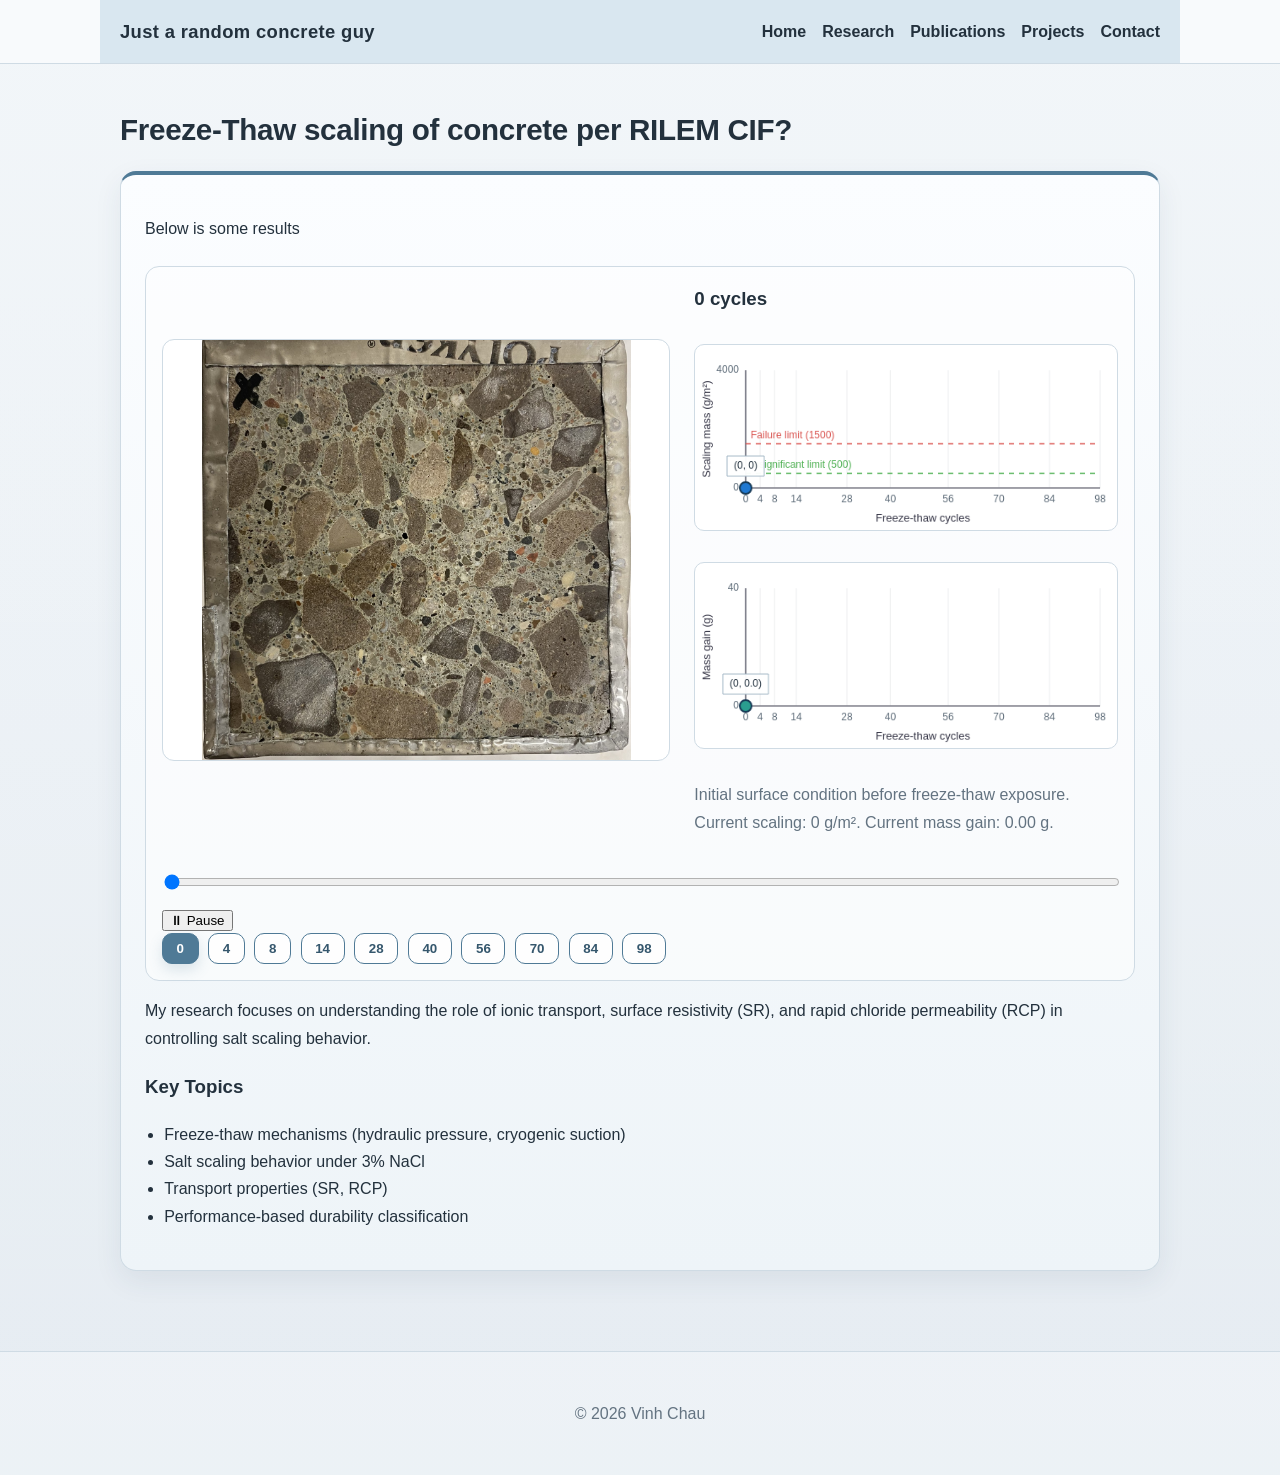
==== concrete-durability.html @ bb457bc1 "Update concrete-durability.html" ====
<!DOCTYPE html>
<html lang="en">
<head>
  <meta charset="UTF-8" />
  <meta name="viewport" content="width=device-width, initial-scale=1.0"/>
  <title>Concrete Durability</title>
  <link rel="stylesheet" href="style.css">
</head>
<body>

<header>
  <nav class="nav">
    <div class="brand">Just a random concrete guy</div>
    <div class="nav-links">
      <a href="index.html">Home</a>
      <a href="index.html#research">Research</a>
      <a href="index.html#publications">Publications</a>
      <a href="index.html#projects">Projects</a>
      <a href="index.html#contact">Contact</a>
    </div>
  </nav>
</header>

<main>
  <section class="reveal">
    <h2 class="section-title">Freeze-Thaw scaling of concrete per RILEM CIF?</h2>

   <div class="card">
   <p>
   Below is some results
   </p>

<div class="scaling-viewer">
  <div class="scaling-top">
    <div class="scaling-image-wrap">
      <img
        id="cycleImage"
        src="images/cycle0.jpg"
        alt="Concrete surface at 0 cycles"
        class="scaling-image"
      >
    </div>

    <div class="scaling-plot-panel">
      <h3 id="cycleLabel">0 cycles</h3>
      <canvas id="scalingChart" width="500" height="220"></canvas>
      <canvas id="massGainChart" width="500" height="220"></canvas>
      <p id="cycleDescription" class="muted">
        Initial surface condition before freeze-thaw exposure.
      </p>
    </div>
  </div>

  <div class="cycle-controls">
    <input
      type="range"
      id="cycleSlider"
      min="0"
      max="9"
      step="1"
      value="0"
    >
  <div class="autoplay-controls">
  <button id="playPauseBtn">⏸ Pause</button>
  </div>
    <div class="cycle-marks">
      <button class="cycle-btn active" data-index="0">0</button>
      <button class="cycle-btn" data-index="1">4</button>
      <button class="cycle-btn" data-index="2">8</button>
      <button class="cycle-btn" data-index="3">14</button>
      <button class="cycle-btn" data-index="4">28</button>
      <button class="cycle-btn" data-index="5">40</button>
      <button class="cycle-btn" data-index="6">56</button>
      <button class="cycle-btn" data-index="7">70</button>
      <button class="cycle-btn" data-index="8">84</button>
      <button class="cycle-btn" data-index="9">98</button>
    </div>
  </div>
</div>
   
     <p>
    My research focuses on understanding the role of ionic transport, surface resistivity (SR), 
    and rapid chloride permeability (RCP) in controlling salt scaling behavior.
   </p>

   <h3>Key Topics</h3>
  <ul>
    <li>Freeze-thaw mechanisms (hydraulic pressure, cryogenic suction)</li>
    <li>Salt scaling behavior under 3% NaCl</li>
    <li>Transport properties (SR, RCP)</li>
    <li>Performance-based durability classification</li>
  </ul>
</div>
  </section>
</main>

<footer>
  <p>© 2026 Vinh Chau</p>
</footer>
<script src="script.js"></script>
</body>
</html>
---- style.css ----
/* Michigan Winter / Freeze-Thaw Research Website CSS */

:root {
  --bg: #eef3f7;
  --bg-2: #e4ebf1;
  --surface: #f9fbfc;
  --surface-2: #edf3f7;
  --text: #23313d;
  --muted: #637381;
  --accent: #4f7a96;
  --accent-dark: #35576d;
  --accent-soft: #d9e7f0;
  --border: #cfdbe4;
  --shadow: 0 10px 28px rgba(39, 62, 84, 0.08);
  --radius: 16px;
  --max-width: 1080px;
}

* {
  box-sizing: border-box;
}

html {
  scroll-behavior: smooth;
}

body {
  margin: 0;
  font-family: "Inter", "Segoe UI", Arial, sans-serif;
  line-height: 1.7;
  color: var(--text);
  background:
    linear-gradient(to bottom, rgba(255,255,255,0.25), rgba(255,255,255,0.05)),
    linear-gradient(to bottom, var(--bg), var(--bg-2));
}

img {
  max-width: 100%;
  display: block;
}

a {
  color: var(--accent-dark);
  text-decoration: none;
}

a:hover {
  text-decoration: underline;
}

header {
  position: sticky;
  top: 0;
  z-index: 100;
  background: rgba(249, 251, 252, 0.88);
  backdrop-filter: blur(10px);
  border-bottom: 1px solid var(--border);
}

.nav {
  max-width: var(--max-width);
  margin: 0 auto;
  padding: 1rem 1.25rem;
  display: flex;
  justify-content: space-between;
  align-items: center;
  gap: 1rem;
  flex-wrap: wrap;
  background: var(--accent-soft);
}

.brand {
  font-size: 1.15rem;
  font-weight: 800;
  letter-spacing: 0.02em;
  color: var(--text);
}

.nav-links {
  display: flex;
  gap: 1rem;
  flex-wrap: wrap;
}

.nav-links a {
  color: var(--text);
  font-weight: 600;
  transition: color 0.2s ease;
}

.nav-links a:hover {
  color: var(--accent-dark);
  text-decoration: none;
}

.hero {
  max-width: var(--max-width);
  margin: 0 auto;
  padding: 5.5rem 1.25rem 3rem;
  display: grid;
  grid-template-columns: 1.3fr 0.9fr;
  gap: 2rem;
  align-items: center;
}

.hero-text h1 {
  font-size: 3rem;
  margin-bottom: 1rem;
  line-height: 1.12;
  color: var(--text);
  letter-spacing: -0.02em;
}

.hero-text p {
  color: var(--muted);
  font-size: 1.05rem;
  max-width: 62ch;
}

.hero-card {
  background: linear-gradient(145deg, #fbfdff, #eaf1f6);
  border: 1px solid var(--border);
  border-radius: var(--radius);
  box-shadow: var(--shadow);
  padding: 2rem;
  text-align: center;
  position: relative;
  overflow: hidden;

  max-width: 800px;   /* 👈 control width here */
  margin: 0 auto;     /* 👈 center it */
}

.hero-card::before {
  content: "";
  position: absolute;
  inset: 0;
  background: linear-gradient(135deg, rgba(255,255,255,0.35), rgba(79,122,150,0.04));
  pointer-events: none;
}

.profile-photo {
  width: 185px;
  height: 185px;
  border-radius: 50%;
  object-fit: cover;
  margin: 0 auto 1rem;
  border: 4px solid var(--accent-soft);
  box-shadow: 0 6px 18px rgba(53, 87, 109, 0.14);
  position: relative;
  z-index: 1;
}

.hero-card h2,
.hero-card p,
.hero-card a {
  position: relative;
  z-index: 1;
}

.hero-card h2 {
  margin-bottom: 0.35rem;
}

.hero-card p {
  color: var(--muted);
}

.button-group {
  margin-top: 1.25rem;
  display: flex;
  gap: 0.8rem;
  flex-wrap: wrap;
}

.btn {
  display: inline-block;
  padding: 0.78rem 1.15rem;
  border-radius: 10px;
  border: 1px solid var(--accent);
  font-weight: 700;
  transition: all 0.2s ease;
}

.btn-primary {
  background: var(--accent);
  color: white;
  box-shadow: 0 6px 14px rgba(79, 122, 150, 0.18);
}

.btn-primary:hover {
  background: var(--accent-dark);
  text-decoration: none;
  transform: translateY(-1px);
}

.btn-secondary {
  background: rgba(255,255,255,0.75);
  color: var(--accent-dark);
}

.btn-secondary:hover {
  background: var(--accent-soft);
  text-decoration: none;
  transform: translateY(-1px);
}

section {
  max-width: var(--max-width);
  margin: 0 auto;
  padding: 1rem 1.25rem 2rem;
}

.section-title {
  font-size: 1.85rem;
  margin-bottom: 1rem;
  color: var(--text);
  letter-spacing: -0.01em;
}

.card {
  display: block;             
  text-decoration: none;     
  color: inherit;
  background: linear-gradient(180deg, #fbfdff, #eef4f8);
  border: 1px solid var(--border);
  border-top: 4px solid var(--accent);
  border-radius: var(--radius);
  padding: 1.5rem;
  box-shadow: var(--shadow);
  margin-bottom: 1rem;
  transition: transform 0.2s ease, box-shadow 0.2s ease;
}

.card:hover {
  transform: translateY(-2px);
  box-shadow: 0 14px 32px rgba(39, 62, 84, 0.12);
}

.grid-2 {
  display: grid;
  grid-template-columns: 1fr 1fr;
  gap: 1rem;
}

.item-title {
  font-size: 1.1rem;
  font-weight: 800;
  margin-bottom: 0.4rem;
  color: var(--text);
}

.muted {
  color: var(--muted);
}

ul {
  padding-left: 1.2rem;
}

footer {
  text-align: center;
  padding: 2rem;
  color: var(--muted);
  border-top: 1px solid var(--border);
  margin-top: 2rem;
  background: rgba(255,255,255,0.28);
}

/* Scroll Reveal Animation */
.reveal {
  opacity: 0;
  transform: translateY(24px);
  transition: opacity 0.7s ease, transform 0.7s ease;
}

.reveal.active {
  opacity: 1;
  transform: translateY(0);
}

/* =========================
   HERO TEXT (ALWAYS APPLY)
========================= */
.hero-text h1 {
  color: #000;
  font-weight: 800;
}

.hero-text p {
  color: #000;
  font-weight: 700;
}


/* =========================
   HERO BACKGROUND
========================= */
.hero-bg {
  position: relative;
  background: url("winter.jpg") center 70% / cover no-repeat;
  border-radius: 0 0 24px 24px;
  overflow: hidden;
  min-height: 520px;
}


/* =========================
   OVERLAY (LIGHT for readability)
========================= */
.hero-bg::before {
  content: "";
  position: absolute;
  inset: 0;
  background: rgba(255, 255, 255, 0.35); /* light overlay */
}


/* =========================
   KEEP TEXT ABOVE OVERLAY
========================= */
.hero-bg > * {
  position: relative;
  z-index: 1;
}


/* =========================
   HERO LAYOUT (OPTIONAL BUT RECOMMENDED)
========================= */
.hero {
  display: grid;
  grid-template-columns: 1fr 1fr;
  align-items: center;
  padding: 4rem 2rem;
}


/* =========================
   RESPONSIVE DESIGN
========================= */
@media (max-width: 860px) {
  .hero {
    grid-template-columns: 1fr;
    padding-top: 3.2rem;
  }

  .grid-2 {
    grid-template-columns: 1fr;
  }
}
/* =========================
   SCALING VIEWER
========================= */
.scaling-viewer {
  margin-top: 1.5rem;
  padding: 1rem;
  background: rgba(255,255,255,0.55);
  border: 1px solid var(--border);
  border-radius: 14px;
}

.scaling-top {
  display: grid;
  grid-template-columns: 1.2fr 1fr;
  gap: 1.5rem;
  align-items: start;
  margin-bottom: 1.2rem;
}

.scaling-image-wrap {
  width: 100%;
  min-height: 420px;
  border-radius: 12px;
  overflow: hidden;
  border: 1px solid var(--border);
  background: #fff;
  display: flex;
  justify-content: center;
  align-items: center;
  margin-top: 3.5rem;
}

.scaling-image {
  max-width: 100%;
  max-height: 420px;
  width: auto;
  height: auto;
  object-fit: contain;
  display: block;
  margin: 0 auto;
  background: #fff;
  transition: opacity 0.25s ease;
}

.scaling-plot-panel {
  display: flex;
  flex-direction: column;
  gap: 1rem;
}

.scaling-plot-panel h3 {
  margin-top: 0;
  margin-bottom: 0.8rem;
}

#scalingChart {
  width: 100%;
  max-width: 100%;
  height: auto;
  display: block;
  background: #fff;
  border: 1px solid var(--border);
  border-radius: 10px;
  margin-bottom: 0.9rem;
}
#massGainChart {
  width: 100%;
  max-width: 100%;
  height: auto;
  display: block;
  background: #fff;
  border: 1px solid var(--border);
  border-radius: 10px;
}

.cycle-controls {
  margin-top: 1rem;
}

#cycleSlider {
  width: 100%;
  margin-bottom: 1rem;
  cursor: pointer;
}

.cycle-marks {
  display: flex;
  flex-wrap: wrap;
  gap: 0.6rem;
}

.cycle-btn {
  padding: 0.45rem 0.85rem;
  border: 1px solid var(--accent);
  border-radius: 10px;
  background: rgba(255,255,255,0.85);
  color: var(--accent-dark);
  font-weight: 700;
  cursor: pointer;
  transition: all 0.2s ease;
}

.cycle-btn:hover {
  background: var(--accent-soft);
  transform: translateY(-1px);
}

.cycle-btn.active {
  background: var(--accent);
  color: white;
  box-shadow: 0 6px 14px rgba(79, 122, 150, 0.18);
}

@media (max-width: 900px) {
  .scaling-top {
    grid-template-columns: 1fr;
  }

  .scaling-image-wrap,
  .scaling-plot-panel {
    min-height: auto;
  }

  .scaling-image {
    max-height: 360px;
  }
}
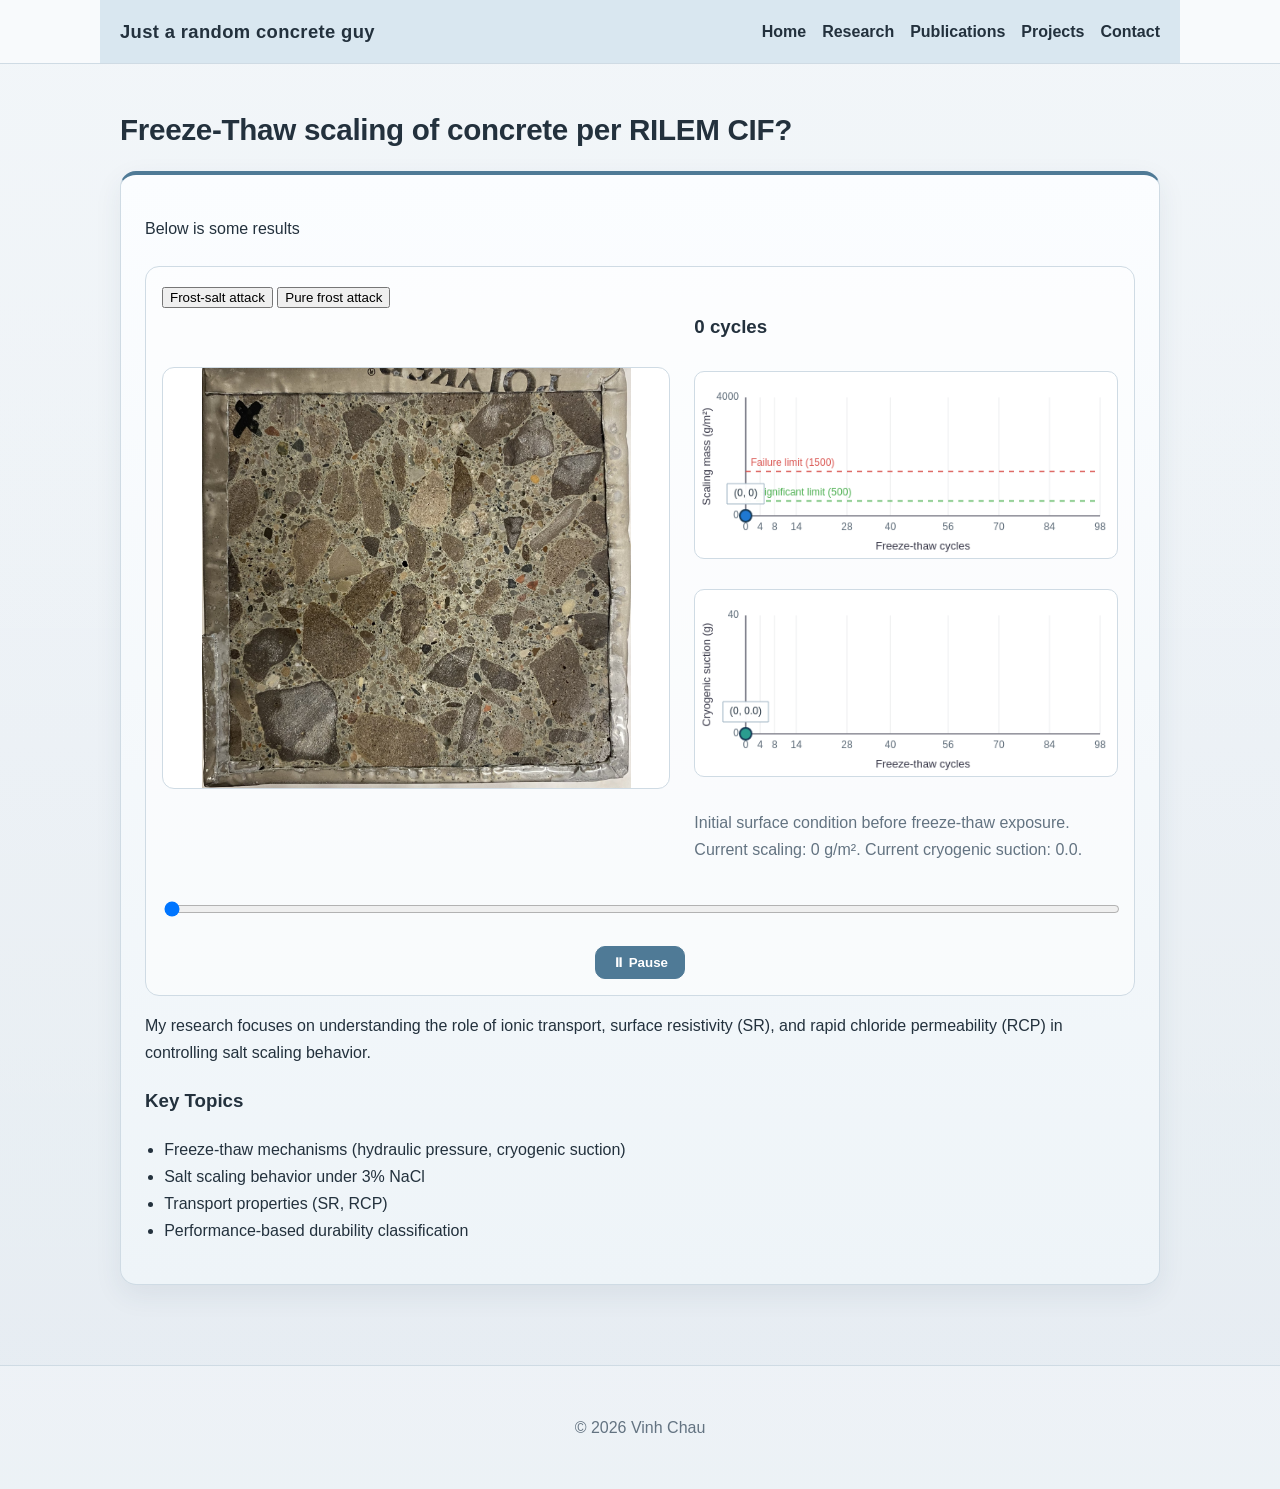
==== commit 9404eed4: "Add attack tabs for frost-salt and pure frost" ====
--- a/concrete-durability.html
+++ b/concrete-durability.html
@@ -31,6 +31,10 @@
    </p>
 
 <div class="scaling-viewer">
+  <div class="attack-tabs">
+  <button id="frostSaltTab" class="attack-tab active">Frost-salt attack</button>
+  <button id="pureFrostTab" class="attack-tab">Pure frost attack</button>
+</div>
   <div class="scaling-top">
     <div class="scaling-image-wrap">
       <img
--- a/style.css
+++ b/style.css
@@ -461,7 +461,27 @@
   color: white;
   box-shadow: 0 6px 14px rgba(79, 122, 150, 0.18);
 }
-
+.autoplay-controls {
+  margin-top: 0.8rem;
+  text-align: center;
+}
+
+#playPauseBtn {
+  padding: 0.5rem 1rem;
+  border-radius: 10px;
+  border: 1px solid var(--accent);
+  background: var(--accent);
+  color: white;
+  font-weight: 600;
+  cursor: pointer;
+}
+
+#playPauseBtn:hover {
+  opacity: 0.9;
+}
+.cycle-marks {
+  display: none;
+}
 @media (max-width: 900px) {
   .scaling-top {
     grid-template-columns: 1fr;
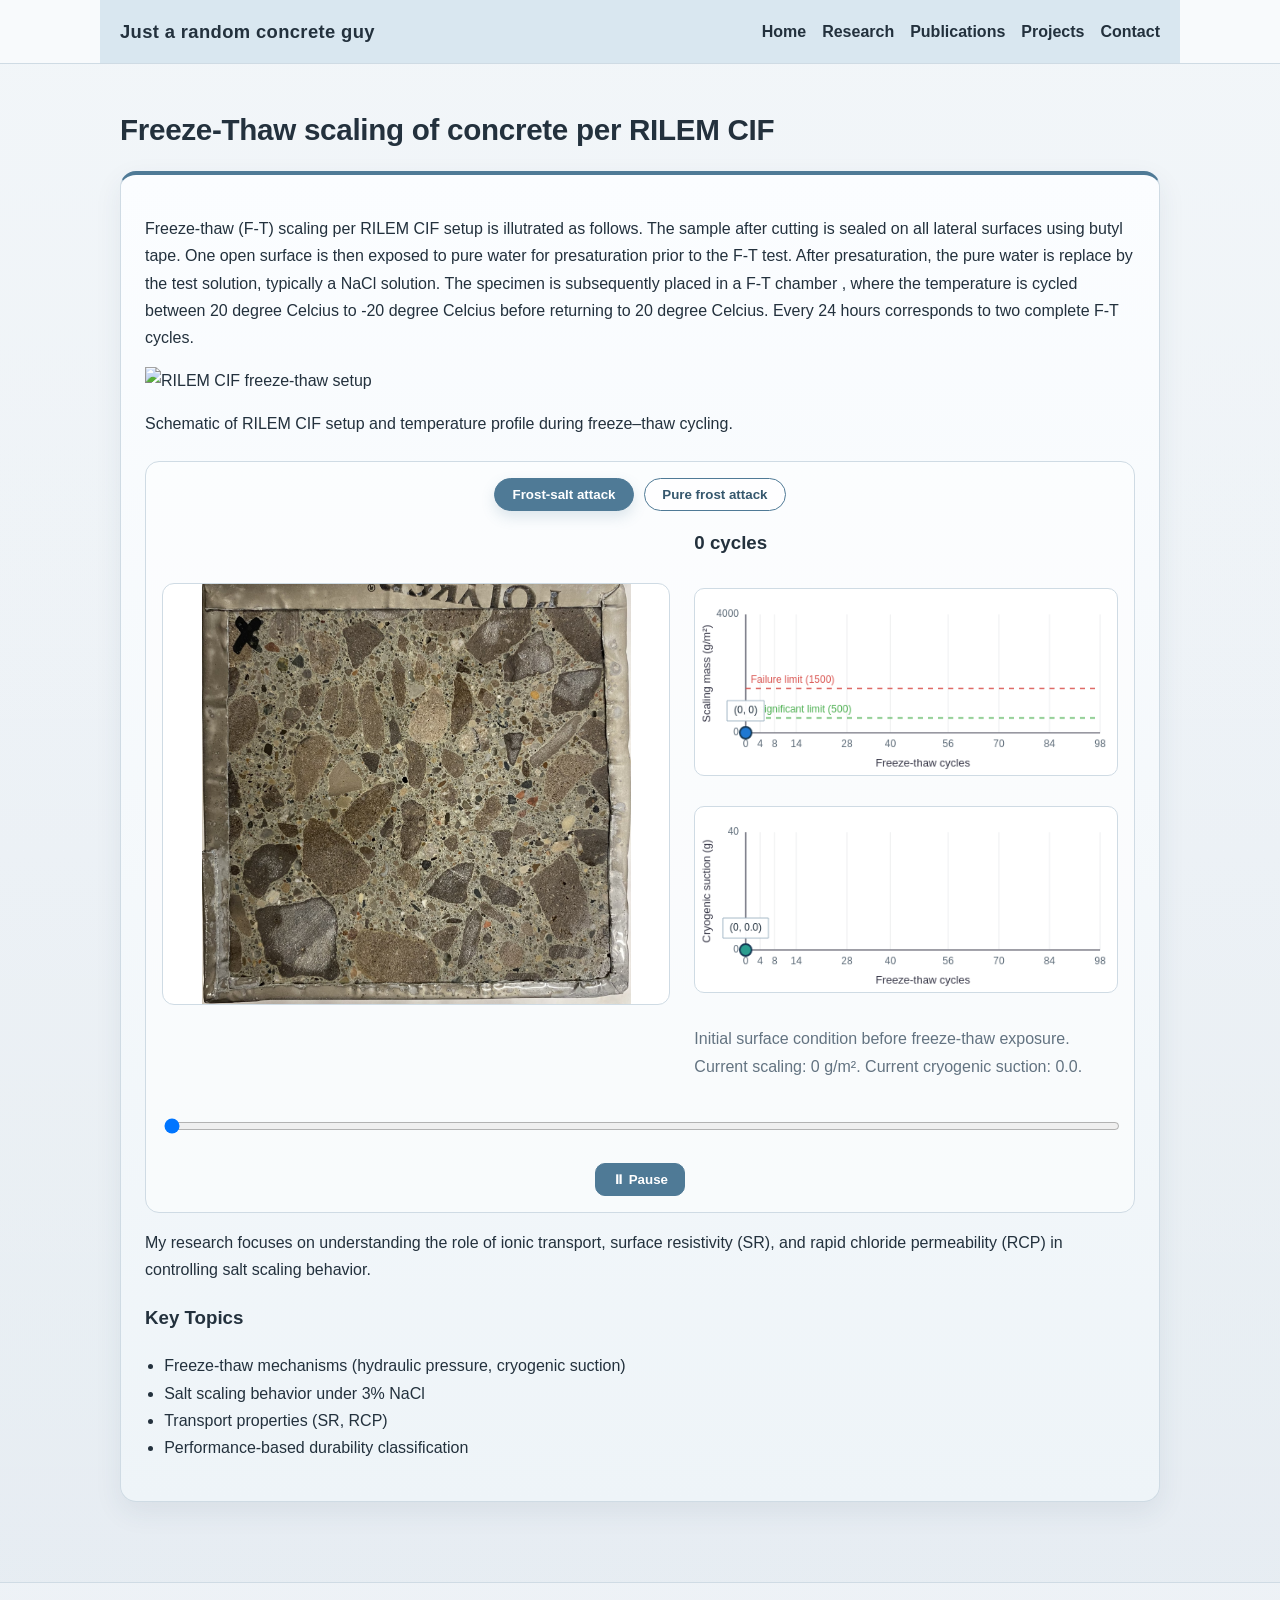
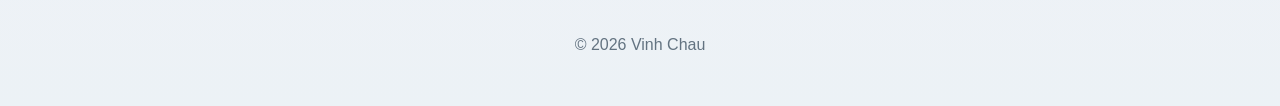
==== commit 8759c458: "Update concrete-durability.html" ====
--- a/concrete-durability.html
+++ b/concrete-durability.html
@@ -23,13 +23,21 @@
 
 <main>
   <section class="reveal">
-    <h2 class="section-title">Freeze-Thaw scaling of concrete per RILEM CIF?</h2>
+    <h2 class="section-title">Freeze-Thaw scaling of concrete per RILEM CIF</h2>
 
    <div class="card">
    <p>
-   Below is some results
+   Freeze-thaw (F-T) scaling per RILEM CIF setup is illutrated as follows. The sample after cutting is sealed on all lateral surfaces using butyl tape. One open surface is then exposed to pure water for
+     presaturation prior to the F-T test. After presaturation, the pure water is replace by the test solution, typically a NaCl solution. The specimen is subsequently placed in a F-T chamber 
+     , where the temperature is cycled between 20 degree Celcius to -20 degree Celcius before returning to 20 degree Celcius. Every 24 hours corresponds to two complete F-T cycles.
    </p>
-
+<!-- INSERT IMAGE HERE -->
+  <div class="figure">
+    <img src="images/rilem_cif_setup.png" alt="RILEM CIF freeze-thaw setup" class="figure-img">
+    <p class="figure-caption">
+      Schematic of RILEM CIF setup and temperature profile during freeze–thaw cycling.
+    </p>
+  </div>
 <div class="scaling-viewer">
   <div class="attack-tabs">
   <button id="frostSaltTab" class="attack-tab active">Frost-salt attack</button>
--- a/style.css
+++ b/style.css
@@ -482,6 +482,37 @@
 .cycle-marks {
   display: none;
 }
+/* =========================
+   ATTACK MODE TABS
+========================= */
+.attack-tabs {
+  display: flex;
+  gap: 0.6rem;
+  margin-bottom: 1rem;
+  justify-content: center;
+}
+
+.attack-tab {
+  padding: 0.5rem 1.1rem;
+  border-radius: 999px;
+  border: 1px solid var(--accent);
+  background: rgba(255,255,255,0.8);
+  color: var(--accent-dark);
+  font-weight: 700;
+  cursor: pointer;
+  transition: all 0.2s ease;
+}
+
+.attack-tab:hover {
+  background: var(--accent-soft);
+  transform: translateY(-1px);
+}
+
+.attack-tab.active {
+  background: var(--accent);
+  color: white;
+  box-shadow: 0 6px 14px rgba(79, 122, 150, 0.18);
+}
 @media (max-width: 900px) {
   .scaling-top {
     grid-template-columns: 1fr;
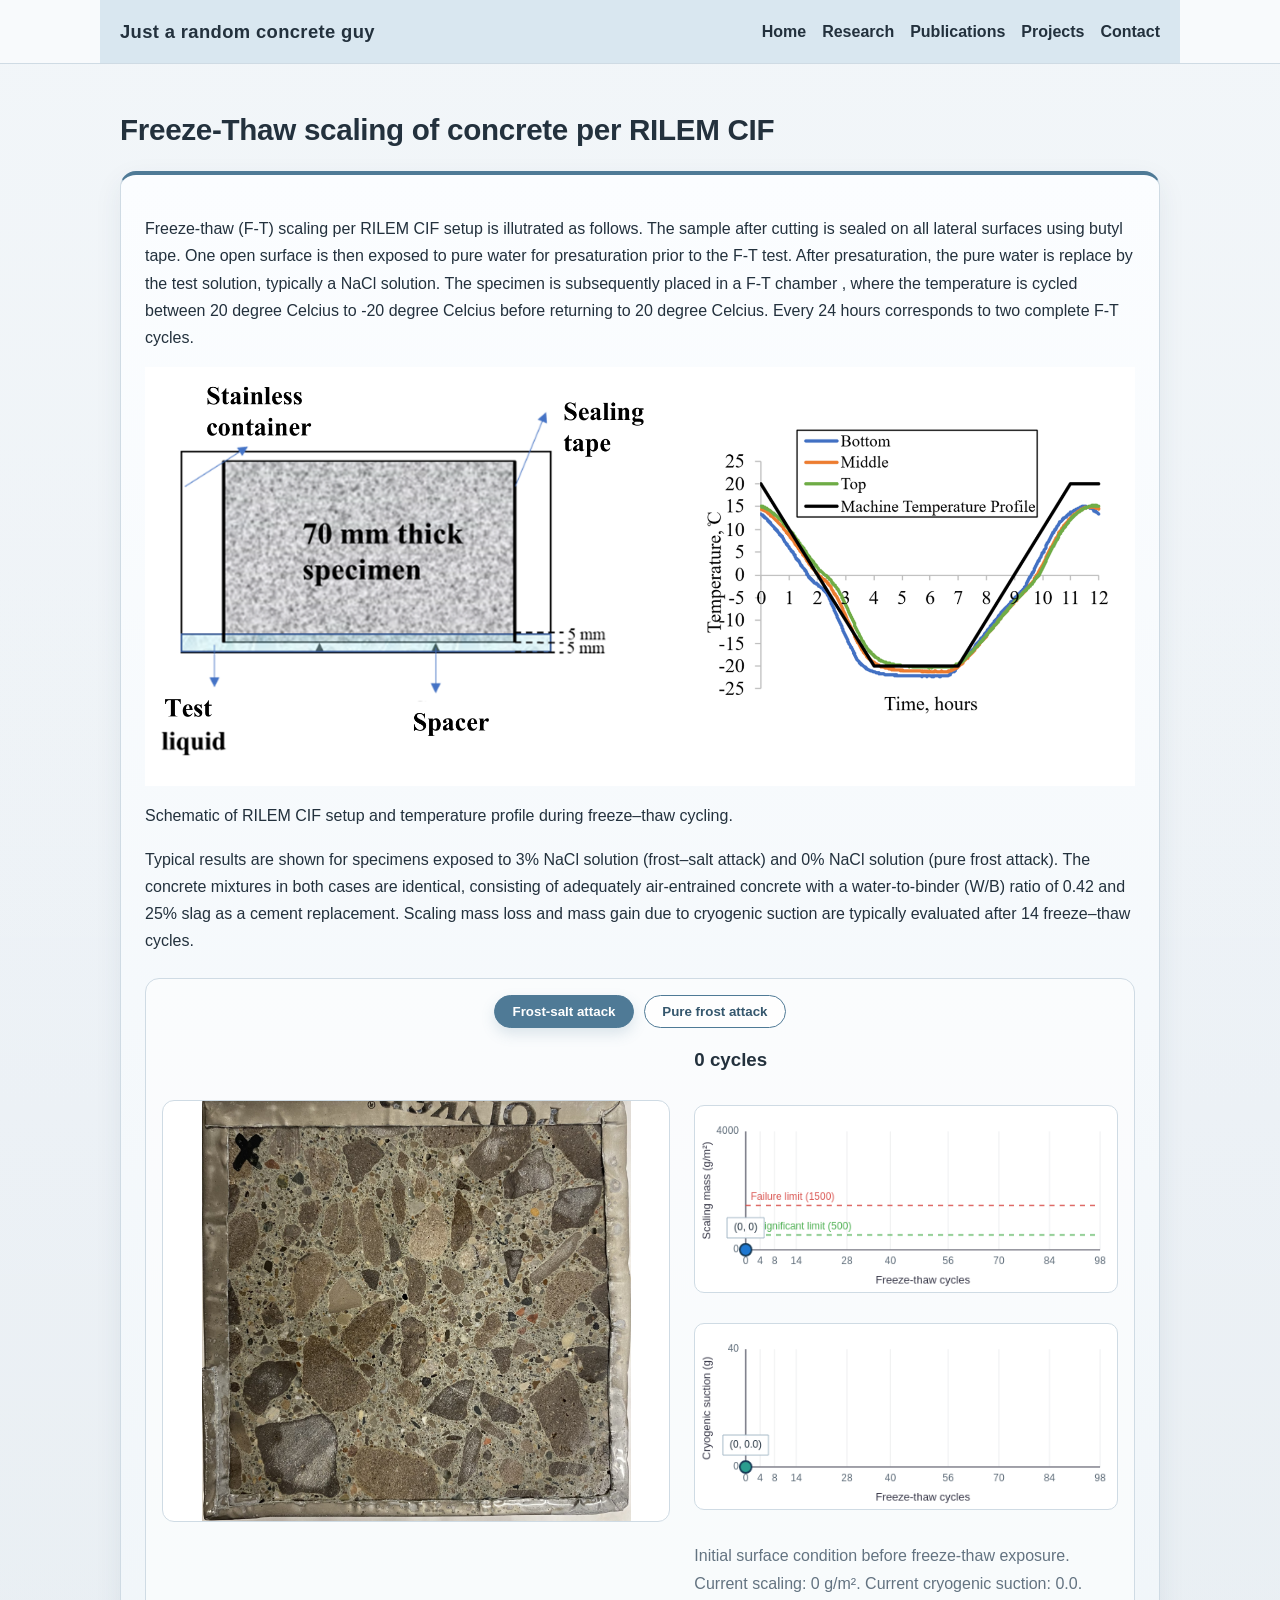
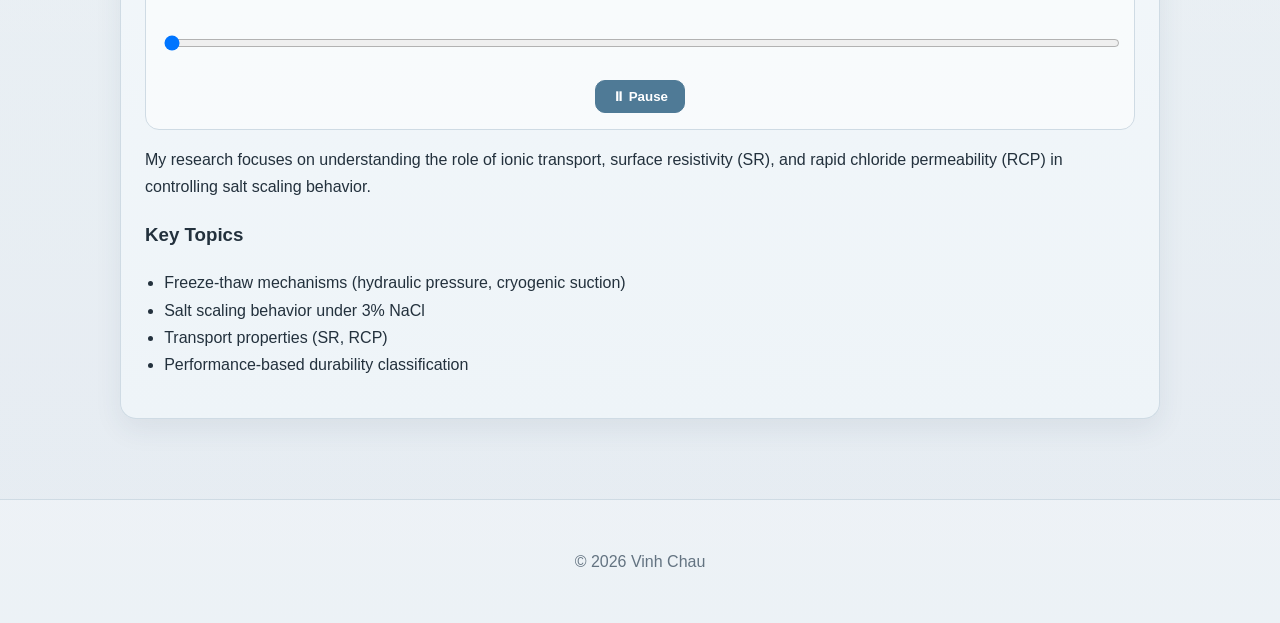
==== commit 0541be0e: "Update concrete-durability.html" ====
--- a/concrete-durability.html
+++ b/concrete-durability.html
@@ -37,6 +37,10 @@
     <p class="figure-caption">
       Schematic of RILEM CIF setup and temperature profile during freeze–thaw cycling.
     </p>
+       <p>
+      Typical results are shown for specimens exposed to 3% NaCl solution (frost–salt attack) and 0% NaCl solution (pure frost attack). The concrete mixtures in both cases are identical, consisting of adequately air-entrained concrete with a water-to-binder (W/B) ratio of 0.42 and 25% slag as a cement replacement.
+      Scaling mass loss and mass gain due to cryogenic suction are typically evaluated after 14 freeze–thaw cycles.
+   </p>
   </div>
 <div class="scaling-viewer">
   <div class="attack-tabs">
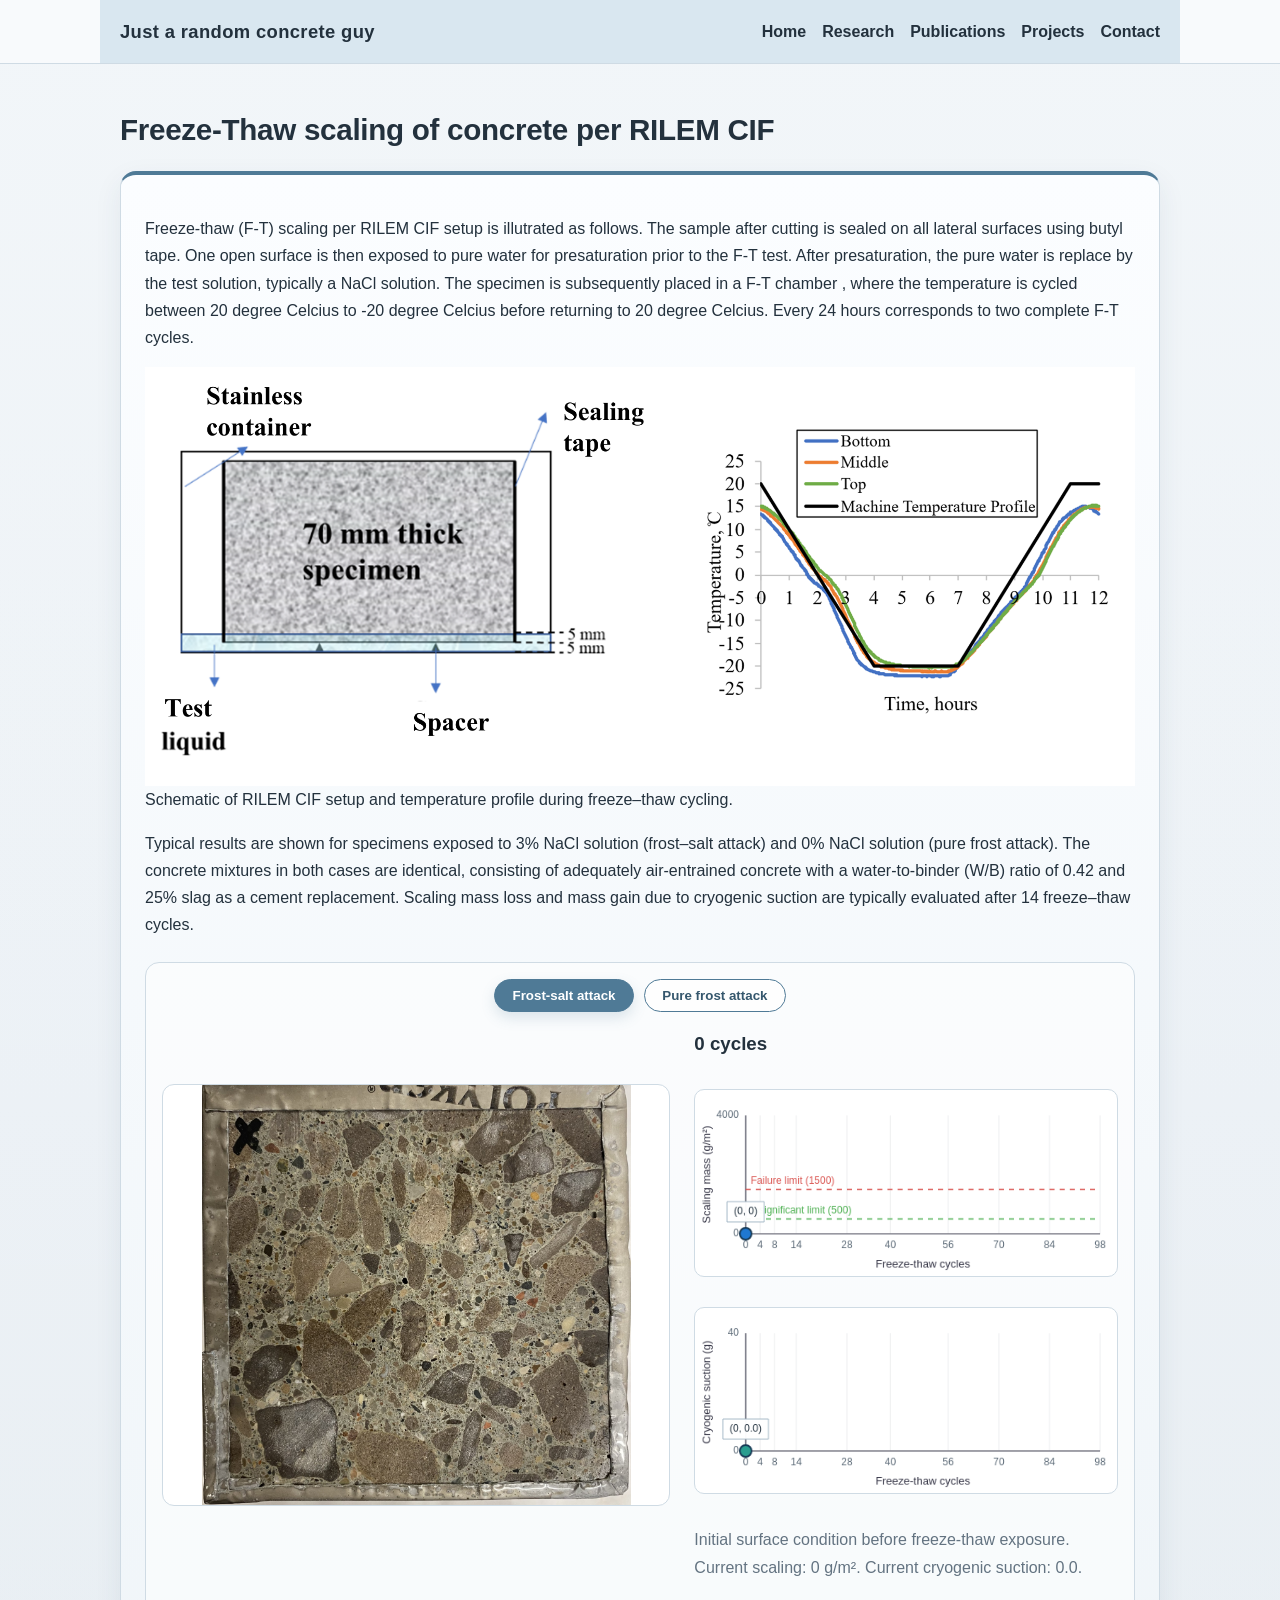
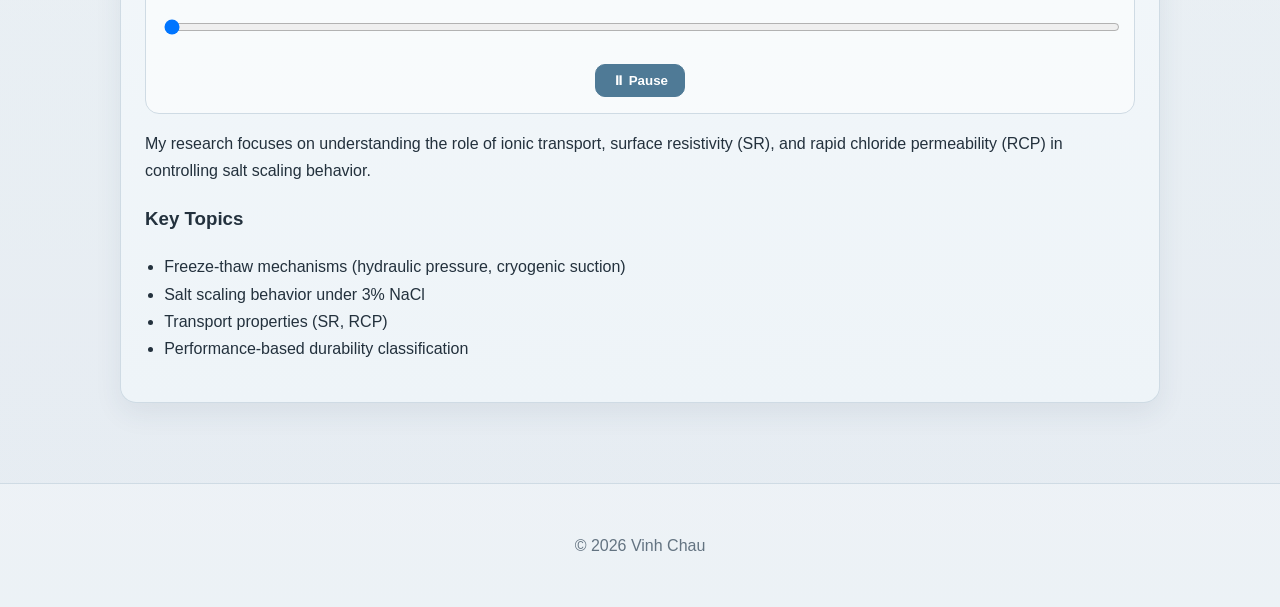
==== commit 276fce07: "Update concrete-durability.html" ====
--- a/concrete-durability.html
+++ b/concrete-durability.html
@@ -34,9 +34,9 @@
 <!-- INSERT IMAGE HERE -->
   <div class="figure">
     <img src="images/rilem_cif_setup.png" alt="RILEM CIF freeze-thaw setup" class="figure-img">
-    <p class="figure-caption">
+    <div class="figure-caption">
       Schematic of RILEM CIF setup and temperature profile during freeze–thaw cycling.
-    </p>
+    </div>
        <p>
       Typical results are shown for specimens exposed to 3% NaCl solution (frost–salt attack) and 0% NaCl solution (pure frost attack). The concrete mixtures in both cases are identical, consisting of adequately air-entrained concrete with a water-to-binder (W/B) ratio of 0.42 and 25% slag as a cement replacement.
       Scaling mass loss and mass gain due to cryogenic suction are typically evaluated after 14 freeze–thaw cycles.
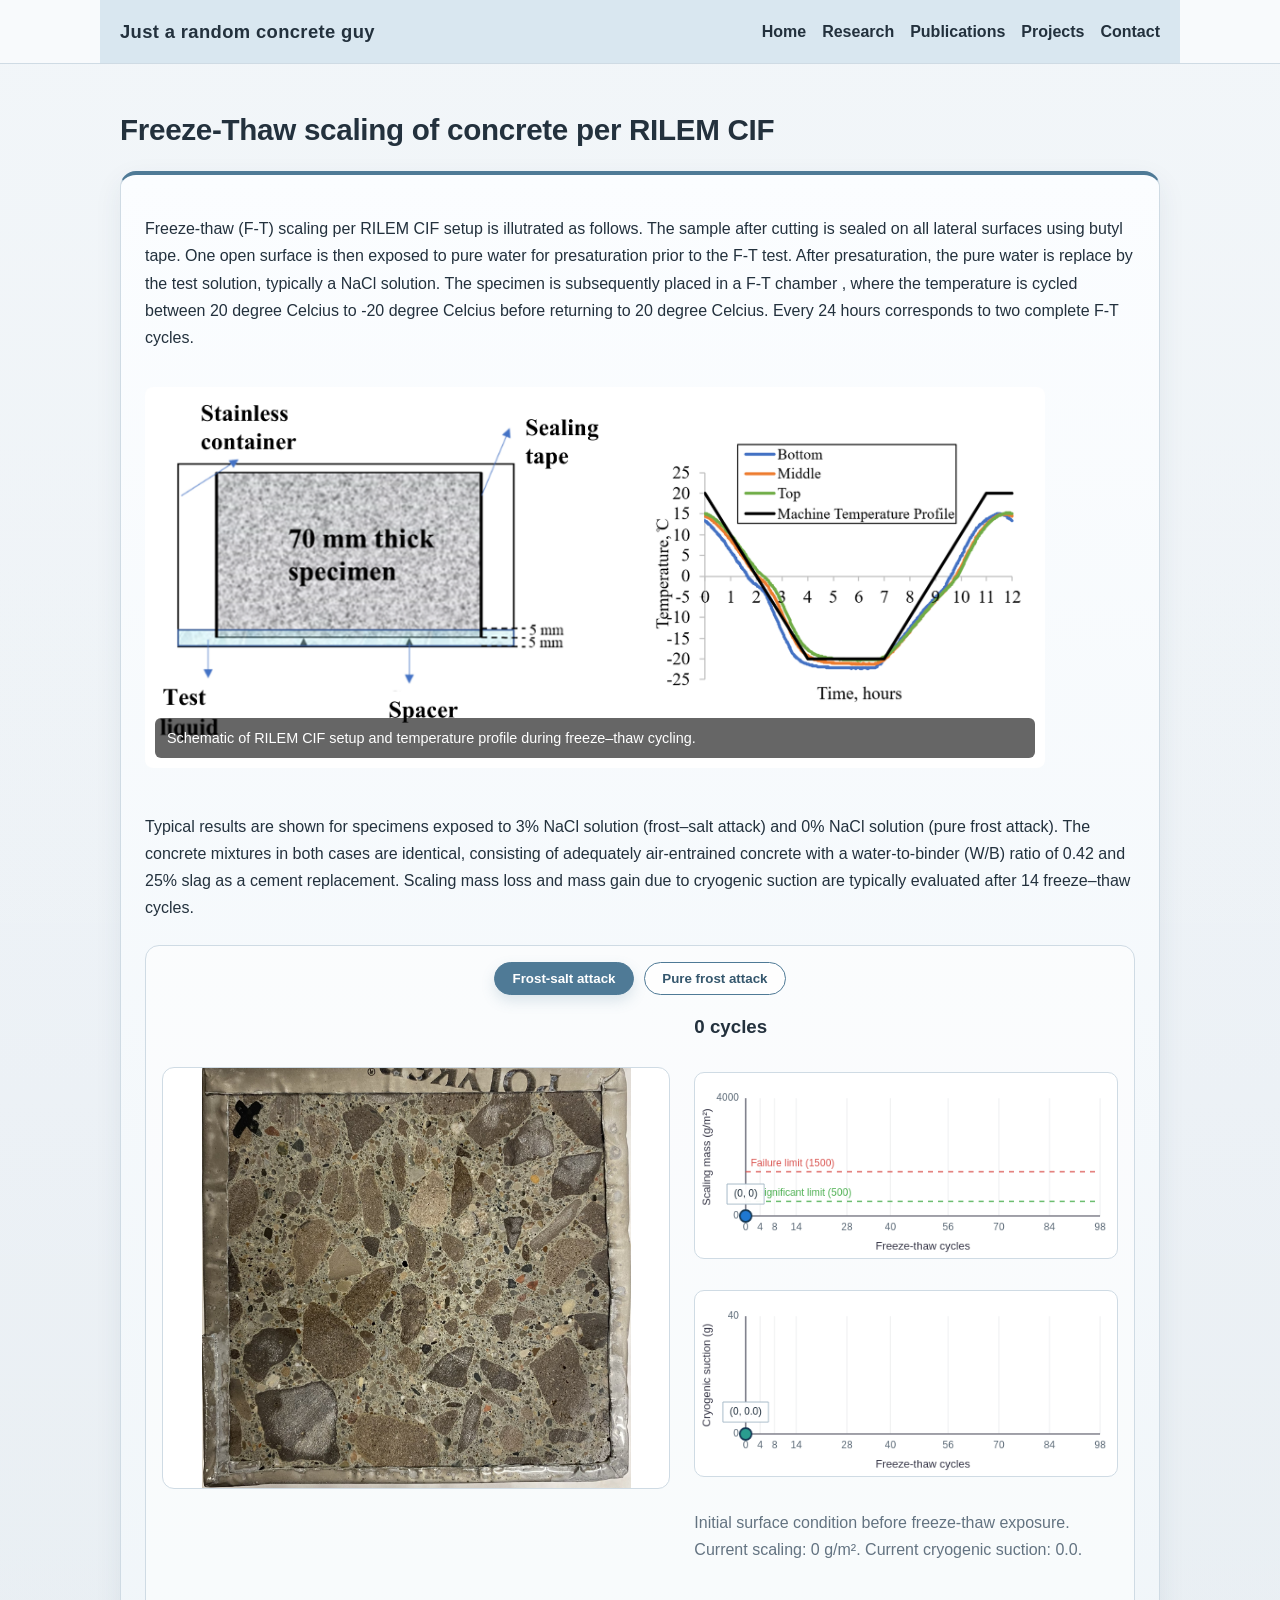
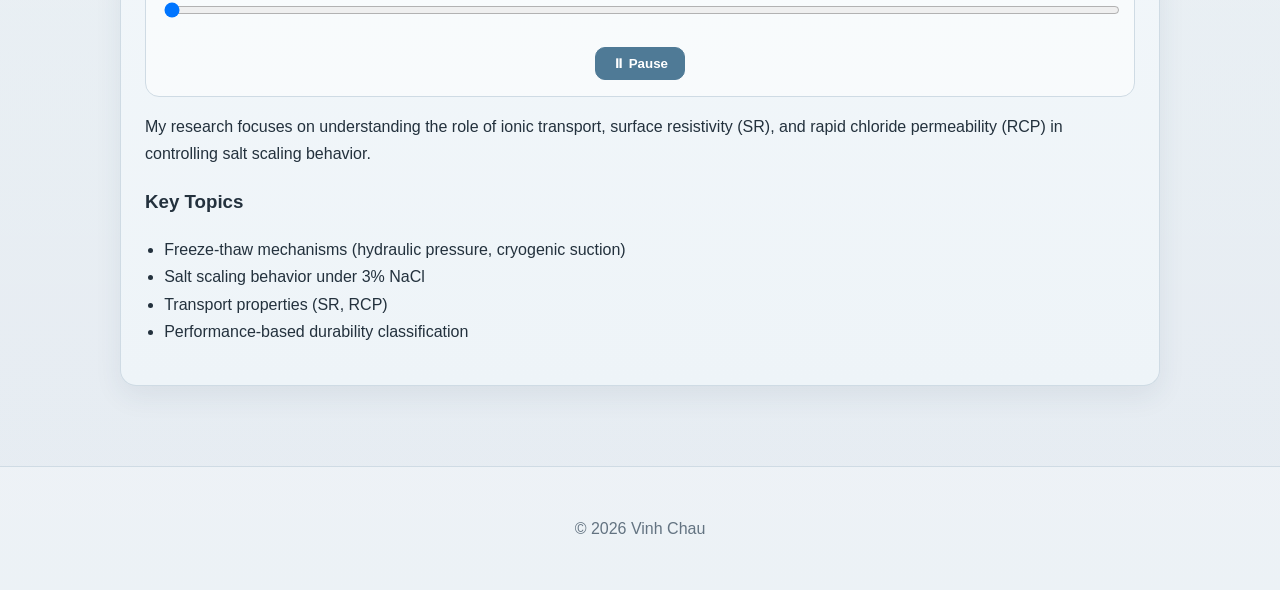
==== commit 0db4b344: "Fix HTML structure in concrete-durability.html" ====
--- a/concrete-durability.html
+++ b/concrete-durability.html
@@ -37,11 +37,11 @@
     <div class="figure-caption">
       Schematic of RILEM CIF setup and temperature profile during freeze–thaw cycling.
     </div>
+  </div>
        <p>
       Typical results are shown for specimens exposed to 3% NaCl solution (frost–salt attack) and 0% NaCl solution (pure frost attack). The concrete mixtures in both cases are identical, consisting of adequately air-entrained concrete with a water-to-binder (W/B) ratio of 0.42 and 25% slag as a cement replacement.
       Scaling mass loss and mass gain due to cryogenic suction are typically evaluated after 14 freeze–thaw cycles.
    </p>
-  </div>
 <div class="scaling-viewer">
   <div class="attack-tabs">
   <button id="frostSaltTab" class="attack-tab active">Frost-salt attack</button>
--- a/style.css
+++ b/style.css
@@ -258,6 +258,33 @@
   padding-left: 1.2rem;
 }
 
+.figure {
+  position: relative;
+  display: inline-block;
+  width: 100%;
+  max-width: 900px;
+  margin: 20px auto;
+}
+
+.figure-img {
+  width: 100%;
+  height: auto;
+  display: block;
+  border-radius: 8px;
+}
+
+.figure-caption {
+  position: absolute;
+  bottom: 10px;
+  left: 10px;
+  right: 10px;
+
+  background: rgba(0, 0, 0, 0.6); /* semi-transparent */
+  color: white;
+  font-size: 0.9rem;
+  padding: 8px 12px;
+  border-radius: 6px;
+}
 footer {
   text-align: center;
   padding: 2rem;
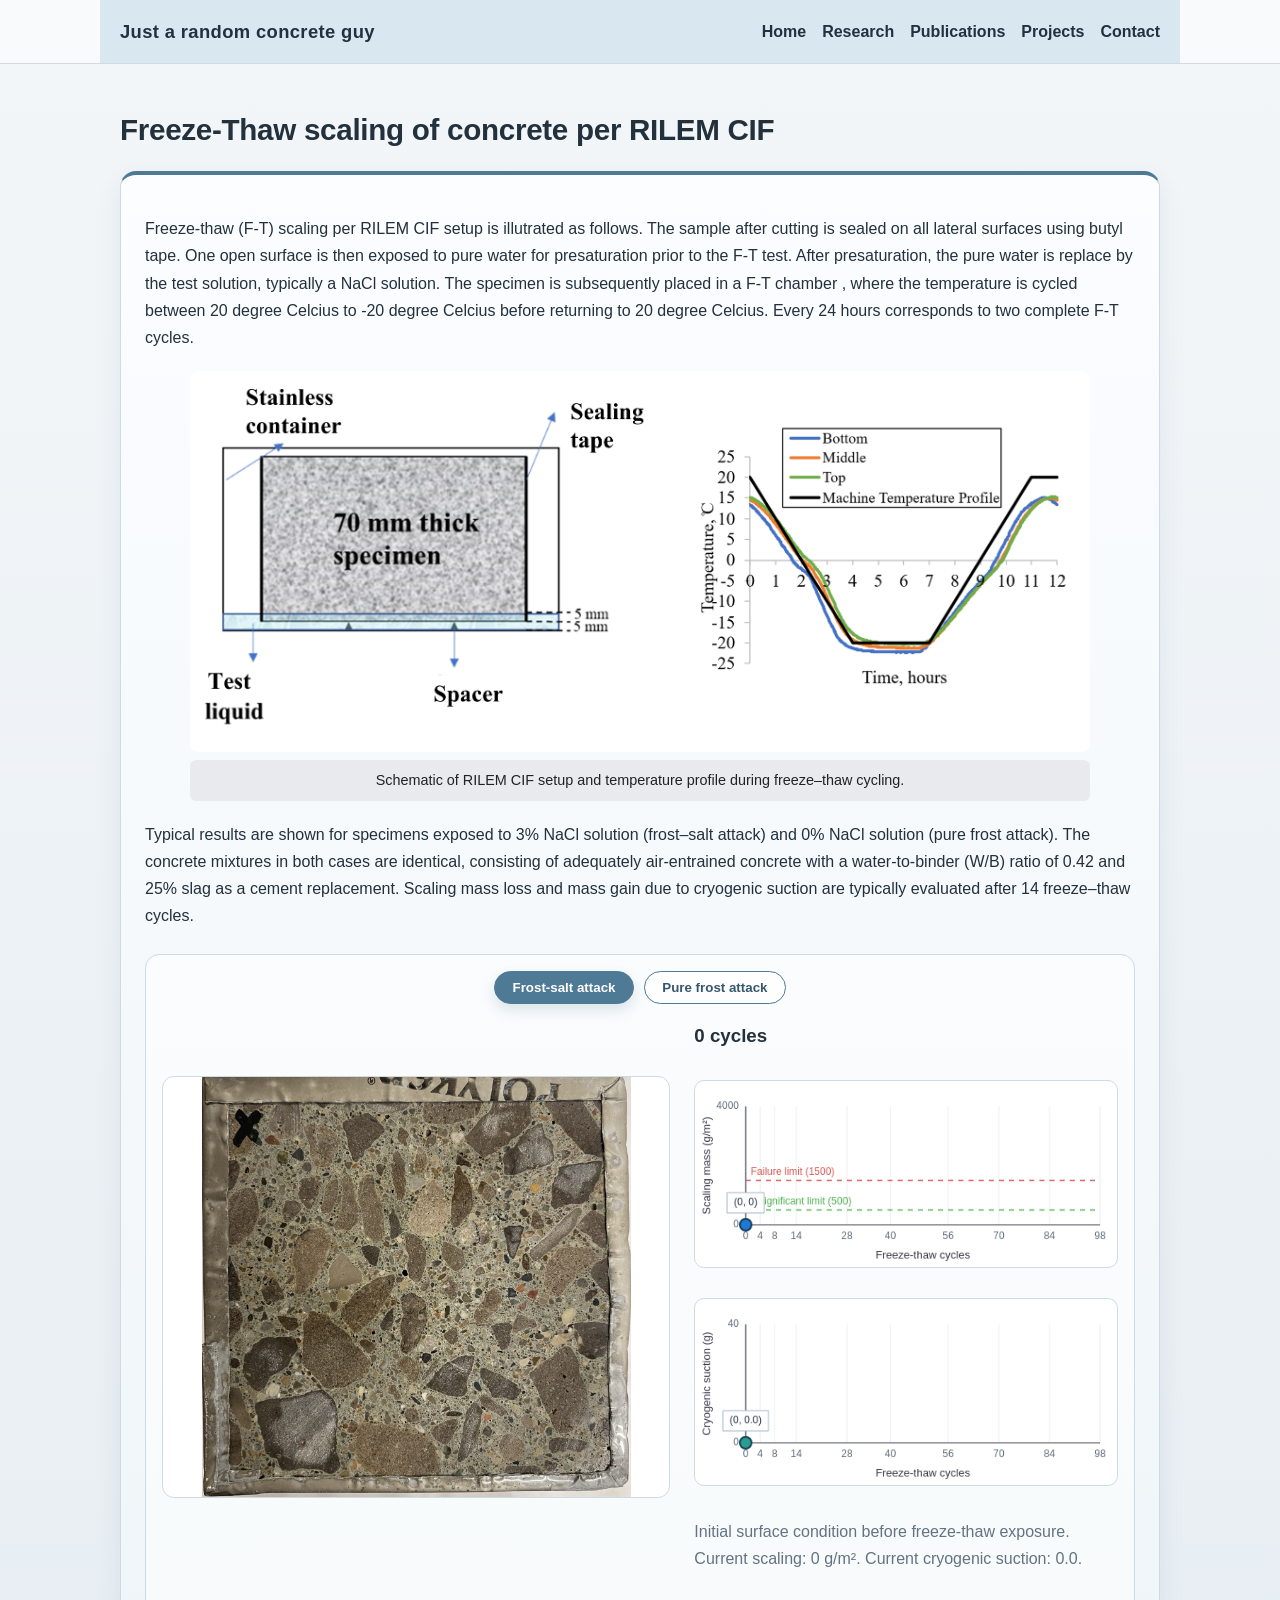
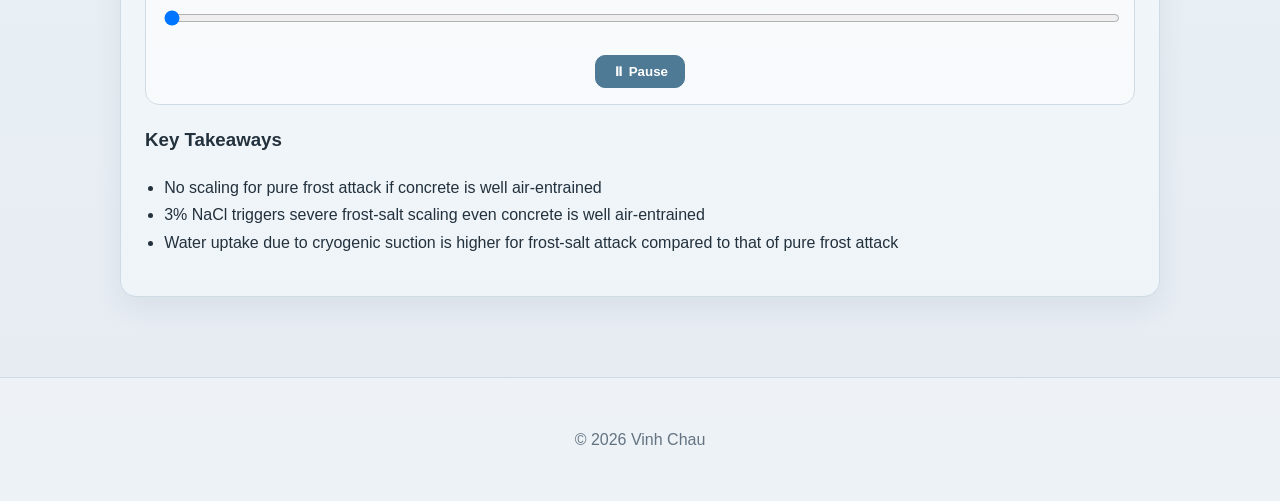
==== commit e7349689: "Update concrete-durability.html" ====
--- a/concrete-durability.html
+++ b/concrete-durability.html
@@ -32,12 +32,12 @@
      , where the temperature is cycled between 20 degree Celcius to -20 degree Celcius before returning to 20 degree Celcius. Every 24 hours corresponds to two complete F-T cycles.
    </p>
 <!-- INSERT IMAGE HERE -->
-  <div class="figure">
+  <figure class="figure">
     <img src="images/rilem_cif_setup.png" alt="RILEM CIF freeze-thaw setup" class="figure-img">
-    <div class="figure-caption">
+    <figcaption class="figure-caption">
       Schematic of RILEM CIF setup and temperature profile during freeze–thaw cycling.
-    </div>
-  </div>
+    </figcaption>
+</figure>
        <p>
       Typical results are shown for specimens exposed to 3% NaCl solution (frost–salt attack) and 0% NaCl solution (pure frost attack). The concrete mixtures in both cases are identical, consisting of adequately air-entrained concrete with a water-to-binder (W/B) ratio of 0.42 and 25% slag as a cement replacement.
       Scaling mass loss and mass gain due to cryogenic suction are typically evaluated after 14 freeze–thaw cycles.
@@ -94,17 +94,11 @@
   </div>
 </div>
    
-     <p>
-    My research focuses on understanding the role of ionic transport, surface resistivity (SR), 
-    and rapid chloride permeability (RCP) in controlling salt scaling behavior.
-   </p>
-
-   <h3>Key Topics</h3>
+   <h3>Key Takeaways</h3>
   <ul>
-    <li>Freeze-thaw mechanisms (hydraulic pressure, cryogenic suction)</li>
-    <li>Salt scaling behavior under 3% NaCl</li>
-    <li>Transport properties (SR, RCP)</li>
-    <li>Performance-based durability classification</li>
+    <li>No scaling for pure frost attack if concrete is well air-entrained</li>
+    <li>3% NaCl triggers severe frost-salt scaling even concrete is well air-entrained</li>
+    <li>Water uptake due to cryogenic suction is higher for frost-salt attack compared to that of pure frost attack</li>
   </ul>
 </div>
   </section>
--- a/style.css
+++ b/style.css
@@ -259,9 +259,7 @@
 }
 
 .figure {
-  position: relative;
-  display: inline-block;
-  width: 100%;
+  text-align: center;
   max-width: 900px;
   margin: 20px auto;
 }
@@ -269,22 +267,19 @@
 .figure-img {
   width: 100%;
   height: auto;
-  display: block;
   border-radius: 8px;
 }
 
 .figure-caption {
-  position: absolute;
-  bottom: 10px;
-  left: 10px;
-  right: 10px;
-
-  background: rgba(0, 0, 0, 0.6); /* semi-transparent */
-  color: white;
+  margin-top: 8px;
   font-size: 0.9rem;
+  color: #222;
+
+  background: rgba(0, 0, 0, 0.06);  /* light shade */
   padding: 8px 12px;
   border-radius: 6px;
 }
+
 footer {
   text-align: center;
   padding: 2rem;
